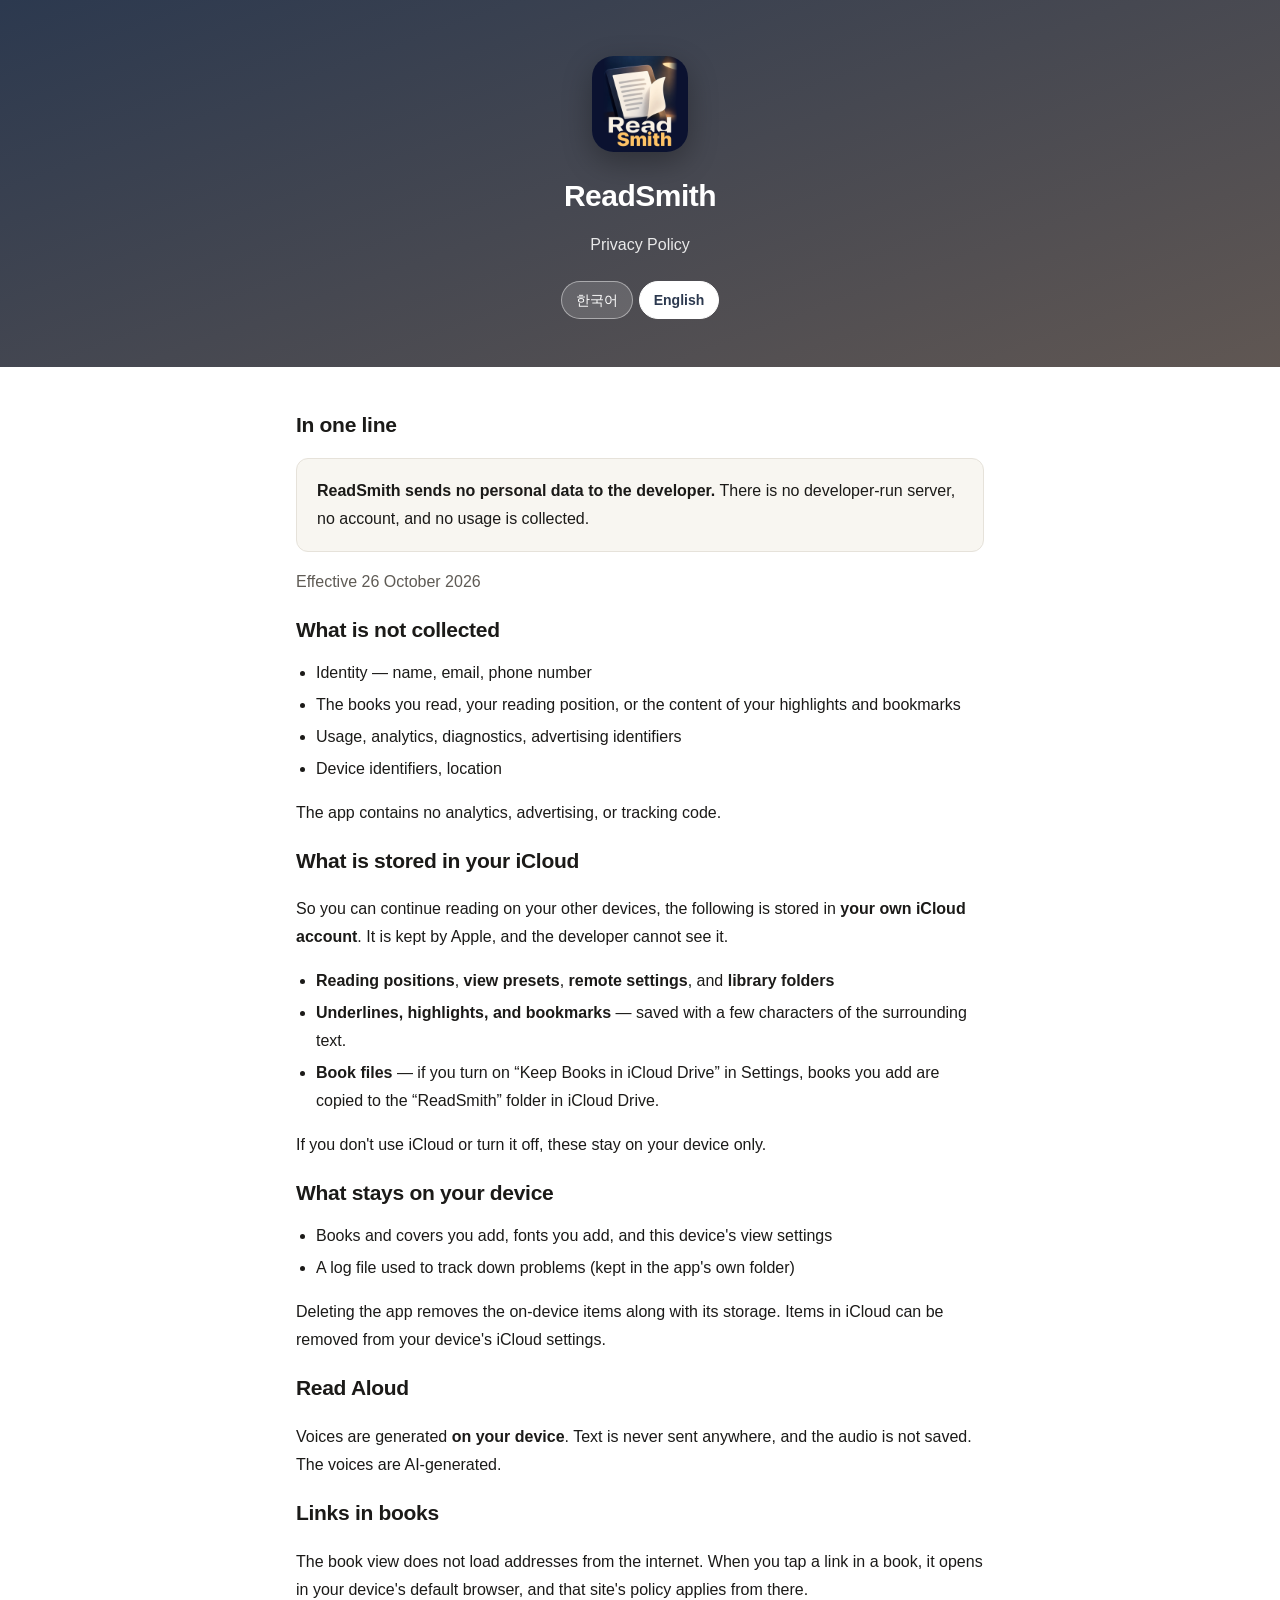
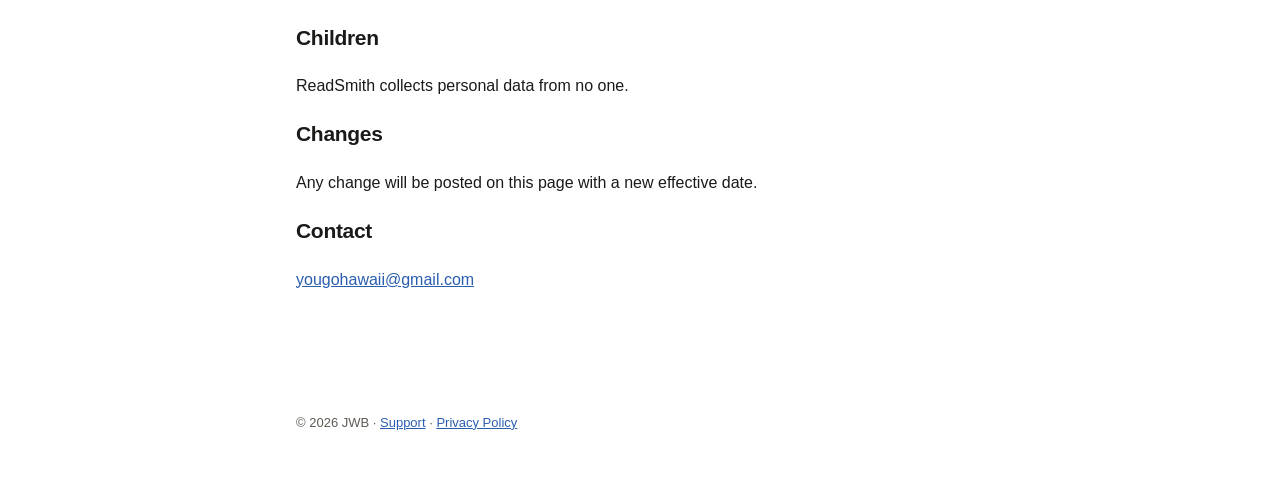
==== privacy.html @ e6fc6972 "ReadSmith 지원 페이지와 개인정보 처리방침(원본: ReadSmith 저장소 Site/)" ====
<!doctype html>
<html lang="ko">
<meta charset="utf-8">
<meta name="viewport" content="width=device-width,initial-scale=1">
<title>ReadSmith 개인정보 처리방침 · Privacy Policy</title>
<meta name="description" content="ReadSmith는 개발자에게 어떤 개인정보도 보내지 않습니다. ReadSmith sends no personal data to the developer.">
<link rel="stylesheet" href="style.css">
<link rel="icon" href="icon.png">
<!-- ⛔ 사실만 쓴다 — 코드에서 확인한 것(2026-10-26): 앱에 분석·광고·추적 코드 없음, 개발자 서버 없음.
     바깥 통신은 사용자 본인의 iCloud(키-값 저장소·CloudKit 비공개 DB·iCloud Drive)와, 책 속 링크를 사용자가 눌렀을 때
     기본 브라우저로 여는 것뿐. 책 본문 화면(WKWebView)은 바깥 주소를 막는다(WebReader.blockNetwork).
     낭독은 기기 안 모델로 만들고 소리를 저장하지 않는다. 기능이 바뀌면 이 문서와 App Store 개인정보 설문을 함께 고친다. -->
<header>
  <img src="icon.png" alt="ReadSmith">
  <h1>ReadSmith</h1>
  <p><span data-loc="ko">개인정보 처리방침</span><span data-loc="en">Privacy Policy</span></p>
  <div class="lang">
    <button data-pick="ko">한국어</button><button data-pick="en">English</button>
  </div>
</header>
<main>

<section data-loc="ko">
  <h2>한 줄로 말하면</h2>
  <div class="card">
    <p style="margin:0"><b>ReadSmith는 개발자에게 어떤 개인정보도 보내지 않습니다.</b>
       개발자가 운영하는 서버가 없고, 계정도 없고, 사용 기록도 모으지 않습니다.</p>
  </div>
  <p class="dim">시행일 2026년 10월 26일</p>

  <h2>모으지 않는 것</h2>
  <ul>
    <li>이름·이메일·전화번호 같은 신원 정보</li>
    <li>읽는 책, 읽은 자리, 밑줄과 북마크의 내용</li>
    <li>사용 기록·분석·통계·광고 식별자</li>
    <li>기기 식별자·위치</li>
  </ul>
  <p>앱에는 분석 도구, 광고, 추적 코드가 들어 있지 않습니다.</p>

  <h2>선생님의 iCloud에 저장되는 것</h2>
  <p>여러 기기에서 이어 읽을 수 있도록, 아래 항목은 <b>선생님 본인의 iCloud 계정</b>에 저장됩니다.
     Apple이 보관하며, 개발자는 이 내용을 볼 수 없습니다.</p>
  <ul>
    <li><b>읽던 자리</b>, <b>보기 설정 프리셋</b>, <b>리모컨 설정</b>, <b>서재 폴더 정리</b></li>
    <li><b>밑줄·형광펜·북마크</b> — 표시한 문구의 앞뒤 몇 글자와 함께 저장됩니다.</li>
    <li><b>책 파일</b> — 설정에서 «책을 iCloud Drive에 두기»를 켜면, 넣은 책이 iCloud Drive의 «ReadSmith» 폴더에 복사됩니다.</li>
  </ul>
  <p>iCloud를 쓰지 않거나 꺼 두면 이 항목들은 기기 안에만 남습니다.</p>

  <h2>기기 안에만 남는 것</h2>
  <ul>
    <li>넣은 책과 표지, 직접 넣은 글꼴, 이 기기의 보기 설정</li>
    <li>문제를 찾기 위한 앱 자체 기록 파일(앱 전용 폴더에 남습니다)</li>
  </ul>
  <p>앱을 지우면 기기 안의 항목은 운영체제가 앱 저장 공간과 함께 지웁니다.
     iCloud에 저장된 항목은 기기의 iCloud 설정에서 지울 수 있습니다.</p>

  <h2>소리로 읽기</h2>
  <p>목소리는 <b>기기 안에서</b> 만들어집니다. 글을 바깥으로 보내지 않고, 만든 소리를 저장하지도 않습니다.
     목소리는 AI로 만든 음성입니다.</p>

  <h2>책 속 링크</h2>
  <p>책 본문 화면은 바깥 인터넷 주소를 불러오지 않습니다. 책 속 링크를 직접 누르시면
     기기의 기본 브라우저로 열립니다. 그때부터는 그 사이트의 정책을 따릅니다.</p>

  <h2>어린이</h2>
  <p>ReadSmith는 누구에게서도 개인정보를 모으지 않습니다.</p>

  <h2>방침이 바뀌면</h2>
  <p>이 페이지에 새 내용과 시행일을 올립니다.</p>

  <h2>문의</h2>
  <p><a href="mailto:yougohawaii@gmail.com">yougohawaii@gmail.com</a></p>
</section>

<section data-loc="en">
  <h2>In one line</h2>
  <div class="card">
    <p style="margin:0"><b>ReadSmith sends no personal data to the developer.</b>
       There is no developer-run server, no account, and no usage is collected.</p>
  </div>
  <p class="dim">Effective 26 October 2026</p>

  <h2>What is not collected</h2>
  <ul>
    <li>Identity — name, email, phone number</li>
    <li>The books you read, your reading position, or the content of your highlights and bookmarks</li>
    <li>Usage, analytics, diagnostics, advertising identifiers</li>
    <li>Device identifiers, location</li>
  </ul>
  <p>The app contains no analytics, advertising, or tracking code.</p>

  <h2>What is stored in your iCloud</h2>
  <p>So you can continue reading on your other devices, the following is stored in <b>your own iCloud account</b>.
     It is kept by Apple, and the developer cannot see it.</p>
  <ul>
    <li><b>Reading positions</b>, <b>view presets</b>, <b>remote settings</b>, and <b>library folders</b></li>
    <li><b>Underlines, highlights, and bookmarks</b> — saved with a few characters of the surrounding text.</li>
    <li><b>Book files</b> — if you turn on “Keep Books in iCloud Drive” in Settings, books you add are copied to the “ReadSmith” folder in iCloud Drive.</li>
  </ul>
  <p>If you don't use iCloud or turn it off, these stay on your device only.</p>

  <h2>What stays on your device</h2>
  <ul>
    <li>Books and covers you add, fonts you add, and this device's view settings</li>
    <li>A log file used to track down problems (kept in the app's own folder)</li>
  </ul>
  <p>Deleting the app removes the on-device items along with its storage.
     Items in iCloud can be removed from your device's iCloud settings.</p>

  <h2>Read Aloud</h2>
  <p>Voices are generated <b>on your device</b>. Text is never sent anywhere, and the audio is not saved.
     The voices are AI-generated.</p>

  <h2>Links in books</h2>
  <p>The book view does not load addresses from the internet. When you tap a link in a book,
     it opens in your device's default browser, and that site's policy applies from there.</p>

  <h2>Children</h2>
  <p>ReadSmith collects personal data from no one.</p>

  <h2>Changes</h2>
  <p>Any change will be posted on this page with a new effective date.</p>

  <h2>Contact</h2>
  <p><a href="mailto:yougohawaii@gmail.com">yougohawaii@gmail.com</a></p>
</section>
</main>
<footer>
  <div data-loc="ko">© 2026 JWB · <a href="./">지원</a> · <a href="privacy.html">개인정보 처리방침</a></div>
  <div data-loc="en">© 2026 JWB · <a href="./">Support</a> · <a href="privacy.html">Privacy Policy</a></div>
</footer>
<script src="lang.js"></script>
---- style.css ----
/* ReadSmith 공개 페이지(지원·개인정보 처리방침). 머리 색은 앱 아이콘의 위·아래 띠에서 뽑았다(#2C394F → #605753).
   틀은 Nanopik 공개 페이지와 같다(전역 규칙: 지원·개인정보 URL 은 앱 저장소 Site/ 원본 → 공개 저장소 <앱>-site). */
:root{
  --head-1:#2C394F; --head-2:#605753; --gold:#C9A86A;
  --bg:#ffffff; --fg:#1b1a18; --dim:#5f5b55; --line:#e6e2da; --card:#f8f6f1; --link:#2a5db0;
}
@media (prefers-color-scheme: dark){
  :root:not([data-theme="light"]){
    --bg:#121110; --fg:#ece8e1; --dim:#a39d93; --line:#2c2925; --card:#1a1816; --link:#8fb4ee;
  }
}
:root[data-theme="dark"]{
  --bg:#121110; --fg:#ece8e1; --dim:#a39d93; --line:#2c2925; --card:#1a1816; --link:#8fb4ee;
}
*{box-sizing:border-box}
body{margin:0;background:var(--bg);color:var(--fg);
  font:16px/1.75 -apple-system,BlinkMacSystemFont,"Apple SD Gothic Neo","Segoe UI",sans-serif;
  -webkit-font-smoothing:antialiased}
header{background:linear-gradient(160deg,var(--head-1),var(--head-2));color:#fff;
  padding:56px 16px 48px;text-align:center}
header img{width:96px;height:96px;border-radius:21.5px;display:block;margin:0 auto 18px;
  box-shadow:0 10px 30px rgba(0,0,0,.3)}
header h1{margin:0;font-size:30px;letter-spacing:-.5px}
header p{margin:8px 0 0;opacity:.88;font-size:16px}
main{max-width:720px;margin:0 auto;padding:0 16px 80px}
section{padding-top:40px}
h2{font-size:21px;margin:0 0 10px;letter-spacing:-.3px}
h3{font-size:16px;margin:26px 0 6px}
.dim{color:var(--dim)}
ul{padding-left:20px;margin:8px 0}
li{margin:4px 0}
.card{background:var(--card);border:1px solid var(--line);border-radius:12px;padding:18px 20px;margin:14px 0}
a{color:var(--link)}
footer{max-width:720px;margin:0 auto;padding:22px 16px 60px;color:var(--dim);font-size:13px}
.lang{display:flex;gap:6px;justify-content:center;margin-top:22px}
.lang button{border:1px solid rgba(255,255,255,.45);background:rgba(255,255,255,.14);color:#fff;
  padding:6px 14px;border-radius:999px;font:inherit;font-size:14px;cursor:pointer;min-height:36px}
.lang button[aria-pressed="true"]{background:#fff;color:var(--head-1);border-color:#fff;font-weight:600}
/* ⛔ 선택자를 `[lang]` 으로 두지 말 것 — <html lang="…"> 까지 걸려 페이지가 통째로 사라진다(Nanopik 에서 겪음). */
[data-loc]{display:none}
[data-loc].on{display:block}
span[data-loc].on{display:inline}
@media (max-width:520px){header{padding:40px 16px 36px}header h1{font-size:25px}}
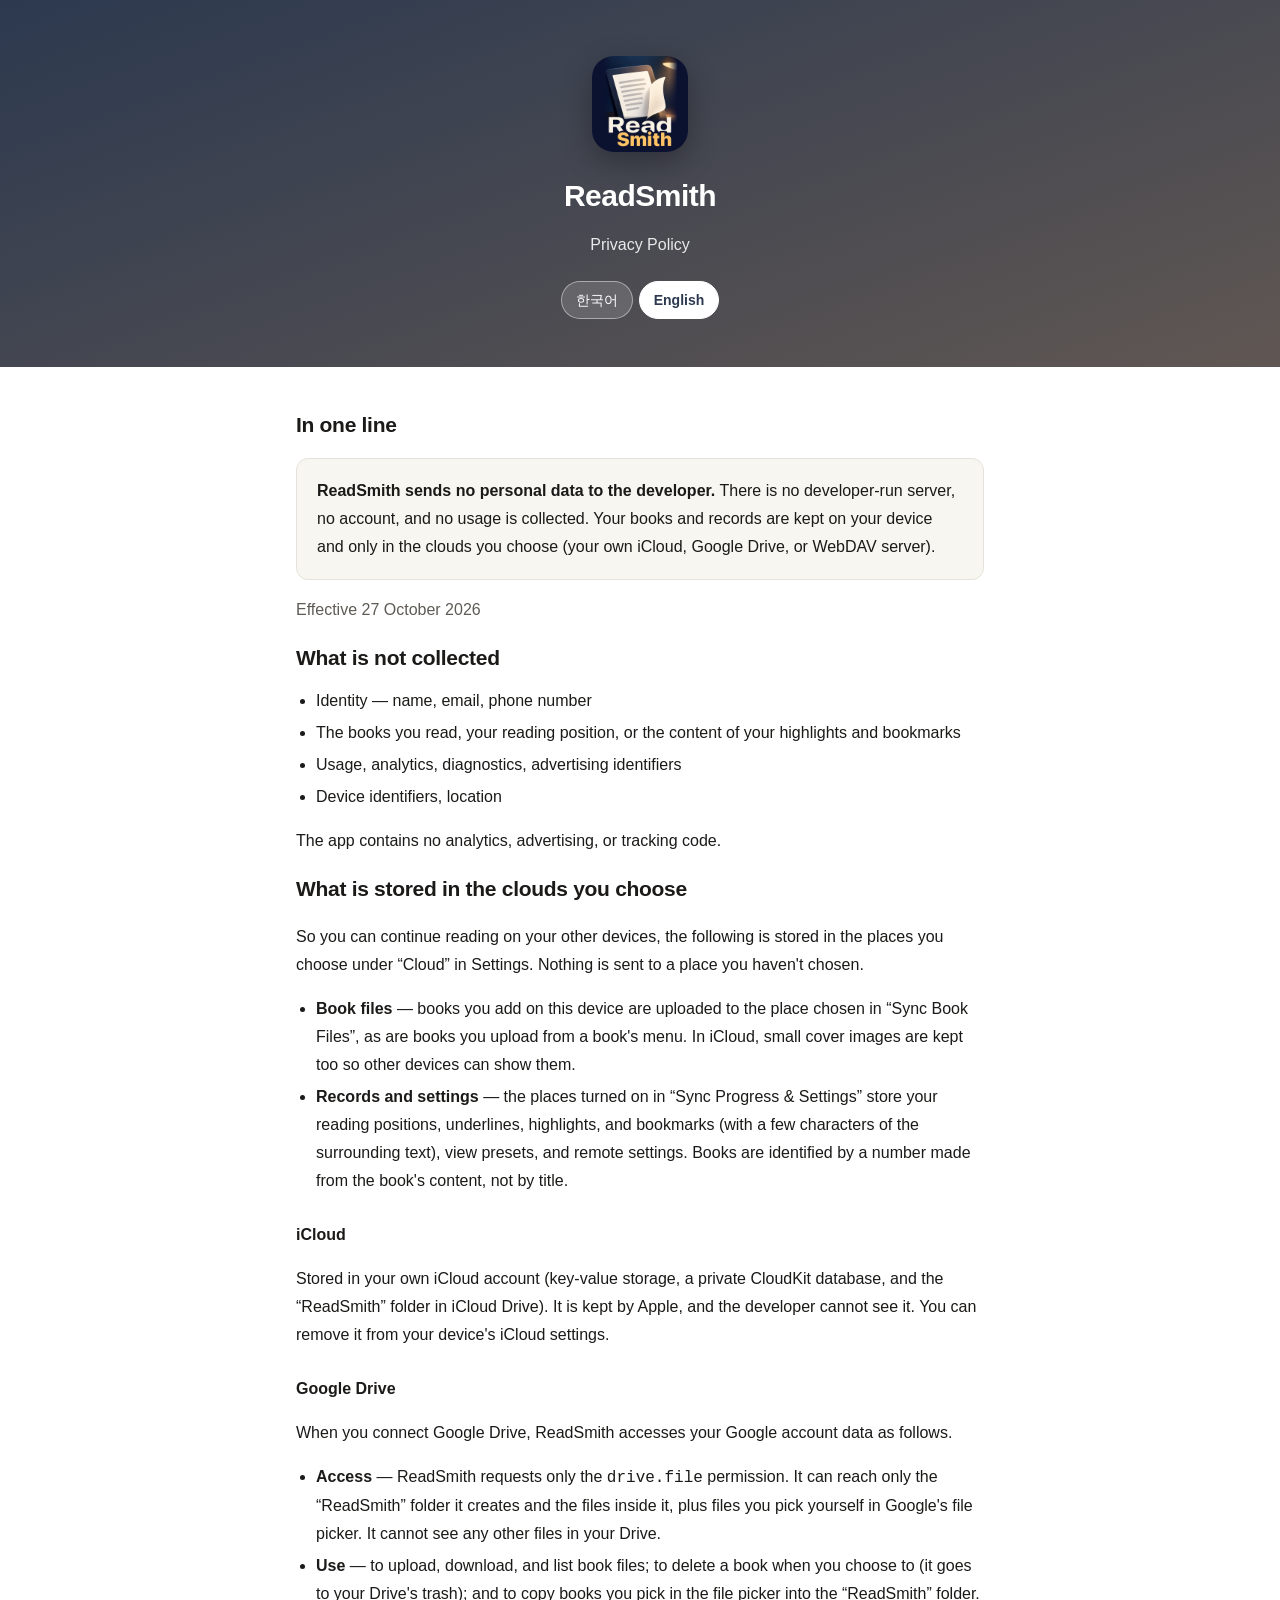
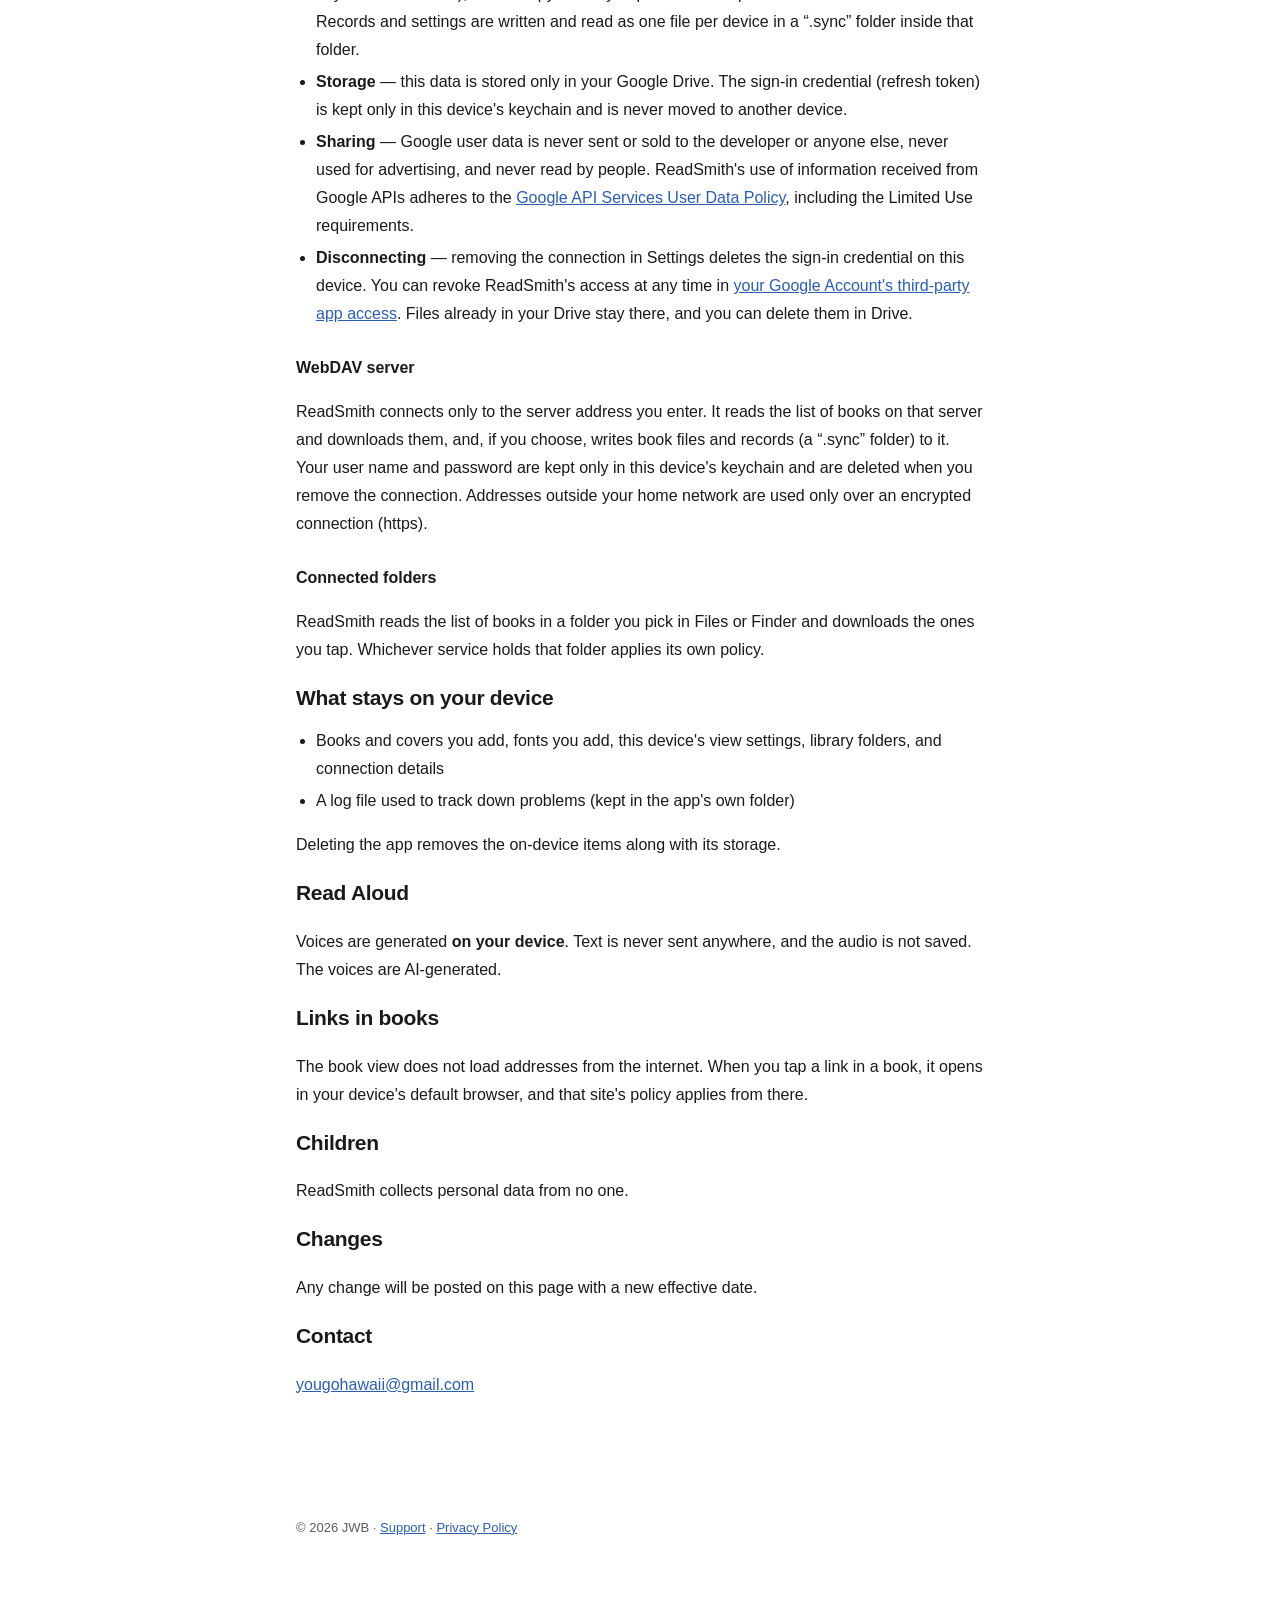
==== commit b46390f8: "ReadSmith 저장소 Site/ (9e70905) 에서 갱신" ====
--- a/privacy.html
+++ b/privacy.html
@@ -6,9 +6,11 @@
 <meta name="description" content="ReadSmith는 개발자에게 어떤 개인정보도 보내지 않습니다. ReadSmith sends no personal data to the developer.">
 <link rel="stylesheet" href="style.css">
 <link rel="icon" href="icon.png">
-<!-- ⛔ 사실만 쓴다 — 코드에서 확인한 것(2026-10-26): 앱에 분석·광고·추적 코드 없음, 개발자 서버 없음.
-     바깥 통신은 사용자 본인의 iCloud(키-값 저장소·CloudKit 비공개 DB·iCloud Drive)와, 책 속 링크를 사용자가 눌렀을 때
-     기본 브라우저로 여는 것뿐. 책 본문 화면(WKWebView)은 바깥 주소를 막는다(WebReader.blockNetwork).
+<!-- ⛔ 사실만 쓴다 — 코드에서 확인한 것(2026-10-27): 앱에 분석·광고·추적 코드 없음, 개발자 서버 없음.
+     바깥 통신은 사용자가 고른 곳뿐 — 본인의 iCloud(키-값 저장소·CloudKit 비공개 DB·iCloud Drive), Google Drive(drive.file 하나 —
+     accounts.google.com·oauth2.googleapis.com·www.googleapis.com/drive), 사용자가 입력한 WebDAV 서버, 고른 폴더 — 와 책 속 링크를 사용자가 눌렀을 때
+     기본 브라우저로 여는 것.
+     구글 «브랜드 검증»은 처리방침이 Google 사용자 데이터의 접근·사용·저장·공유를 밝히기를 요구한다(Brand verification 문서). 책 본문 화면(WKWebView)은 바깥 주소를 막는다(WebReader.blockNetwork).
      낭독은 기기 안 모델로 만들고 소리를 저장하지 않는다. 기능이 바뀌면 이 문서와 App Store 개인정보 설문을 함께 고친다. -->
 <header>
   <img src="icon.png" alt="ReadSmith">
@@ -24,9 +26,10 @@
   <h2>한 줄로 말하면</h2>
   <div class="card">
     <p style="margin:0"><b>ReadSmith는 개발자에게 어떤 개인정보도 보내지 않습니다.</b>
-       개발자가 운영하는 서버가 없고, 계정도 없고, 사용 기록도 모으지 않습니다.</p>
+       개발자가 운영하는 서버가 없고, 계정도 없고, 사용 기록도 모으지 않습니다.
+       책과 기록은 기기 안에, 그리고 사용자가 고른 클라우드(본인의 iCloud · Google Drive · WebDAV 서버)에만 저장됩니다.</p>
   </div>
-  <p class="dim">시행일 2026년 10월 26일</p>
+  <p class="dim">시행일 2026년 10월 27일</p>
 
   <h2>모으지 않는 것</h2>
   <ul>
@@ -37,23 +40,40 @@
   </ul>
   <p>앱에는 분석 도구, 광고, 추적 코드가 들어 있지 않습니다.</p>
 
-  <h2>선생님의 iCloud에 저장되는 것</h2>
-  <p>여러 기기에서 이어 읽을 수 있도록, 아래 항목은 <b>선생님 본인의 iCloud 계정</b>에 저장됩니다.
-     Apple이 보관하며, 개발자는 이 내용을 볼 수 없습니다.</p>
+  <h2>고른 클라우드에 저장되는 것</h2>
+  <p>여러 기기에서 이어 읽을 수 있도록, 설정의 «클라우드»에서 고른 곳에 아래 항목이 저장됩니다. 고르지 않은 곳에는 아무것도 보내지 않습니다.</p>
   <ul>
-    <li><b>읽던 자리</b>, <b>보기 설정 프리셋</b>, <b>리모컨 설정</b>, <b>서재 폴더 정리</b></li>
-    <li><b>밑줄·형광펜·북마크</b> — 표시한 문구의 앞뒤 몇 글자와 함께 저장됩니다.</li>
-    <li><b>책 파일</b> — 설정에서 «책을 iCloud Drive에 두기»를 켜면, 넣은 책이 iCloud Drive의 «ReadSmith» 폴더에 복사됩니다.</li>
+    <li><b>책 파일</b> — «책 파일 동기화»에서 고른 곳에 이 기기에서 넣은 책이 올라가고, 책 메뉴로 직접 올린 책도 그곳에 들어갑니다. iCloud에는 다른 기기에서 보일 작은 표지 그림도 함께 둡니다.</li>
+    <li><b>기록과 설정</b> — «기록과 설정 동기화»에서 켠 곳에 읽던 자리, 밑줄·형광펜·북마크(표시한 문구의 앞뒤 몇 글자 포함), 보기 설정 프리셋, 리모컨 설정이 저장됩니다. 책은 제목이 아니라 책 내용으로 만든 번호로 구분합니다.</li>
   </ul>
-  <p>iCloud를 쓰지 않거나 꺼 두면 이 항목들은 기기 안에만 남습니다.</p>
+
+  <h3>iCloud</h3>
+  <p>본인의 iCloud 계정(키-값 저장소, CloudKit 비공개 데이터베이스, iCloud Drive의 «ReadSmith» 폴더)에 저장됩니다. Apple이 보관하며, 개발자는 이 내용을 볼 수 없습니다.
+     기기의 iCloud 설정에서 지울 수 있습니다.</p>
+
+  <h3>Google Drive</h3>
+  <p>Google Drive를 연결하면 ReadSmith는 Google 계정 데이터에 아래와 같이 접근합니다.</p>
+  <ul>
+    <li><b>접근 범위</b> — <code>drive.file</code> 권한 하나만 요청합니다. ReadSmith가 만든 «ReadSmith» 폴더와 그 안의 파일, 그리고 사용자가 Google 파일 선택 창에서 직접 고른 파일에만 접근할 수 있습니다. 드라이브의 다른 파일은 볼 수 없습니다.</li>
+    <li><b>사용</b> — 책 파일을 올리고 받고 목록을 읽습니다. 사용자가 고를 때 책을 지우며(드라이브 휴지통으로), 선택 창에서 고른 책은 «ReadSmith» 폴더로 복사해 가져옵니다. 기록과 설정은 그 폴더 안 «.sync» 폴더에 기기마다 파일 하나로 쓰고 읽습니다.</li>
+    <li><b>저장</b> — 이 데이터는 본인의 Google Drive에만 저장됩니다. 로그인 정보(갱신 토큰)는 이 기기의 키체인에만 두며 다른 기기로 옮기지 않습니다.</li>
+    <li><b>공유</b> — Google 사용자 데이터를 개발자나 다른 누구에게도 보내거나 팔지 않고, 광고에 쓰지 않으며, 사람이 읽지 않습니다. ReadSmith의 Google API 정보 사용은 제한적 사용(Limited Use) 요건을 포함한 <a href="https://developers.google.com/terms/api-services-user-data-policy">Google API 서비스 사용자 데이터 정책</a>을 따릅니다.</li>
+    <li><b>끊기</b> — 설정에서 연결을 빼면 이 기기의 로그인 정보를 지웁니다. <a href="https://myaccount.google.com/permissions">Google 계정의 서드 파티 앱 액세스</a>에서 ReadSmith의 접근을 언제든 거둘 수 있습니다. 드라이브에 올린 파일은 그대로 남으며 드라이브에서 지울 수 있습니다.</li>
+  </ul>
+
+  <h3>WebDAV 서버</h3>
+  <p>사용자가 입력한 서버 주소로만 연결합니다. 그 서버의 책 목록을 읽고 책을 받아 오며, 고른 경우 책 파일과 기록(«.sync» 폴더)을 그 서버에 씁니다.
+     아이디와 비밀번호는 이 기기의 키체인에만 두고, 연결을 빼면 지웁니다. 집 밖의 주소는 암호화된 연결(https)로만 씁니다.</p>
+
+  <h3>폴더 연결</h3>
+  <p>파일 앱이나 파인더에서 고른 폴더의 책 목록을 읽고, 누른 책을 받아 옵니다. 그 폴더가 어느 서비스에 있는지는 그 서비스의 정책을 따릅니다.</p>
 
   <h2>기기 안에만 남는 것</h2>
   <ul>
-    <li>넣은 책과 표지, 직접 넣은 글꼴, 이 기기의 보기 설정</li>
+    <li>넣은 책과 표지, 직접 넣은 글꼴, 이 기기의 보기 설정, 서재 폴더 정리, 연결 정보</li>
     <li>문제를 찾기 위한 앱 자체 기록 파일(앱 전용 폴더에 남습니다)</li>
   </ul>
-  <p>앱을 지우면 기기 안의 항목은 운영체제가 앱 저장 공간과 함께 지웁니다.
-     iCloud에 저장된 항목은 기기의 iCloud 설정에서 지울 수 있습니다.</p>
+  <p>앱을 지우면 기기 안의 항목은 운영체제가 앱 저장 공간과 함께 지웁니다.</p>
 
   <h2>소리로 읽기</h2>
   <p>목소리는 <b>기기 안에서</b> 만들어집니다. 글을 바깥으로 보내지 않고, 만든 소리를 저장하지도 않습니다.
@@ -77,9 +97,10 @@
   <h2>In one line</h2>
   <div class="card">
     <p style="margin:0"><b>ReadSmith sends no personal data to the developer.</b>
-       There is no developer-run server, no account, and no usage is collected.</p>
+       There is no developer-run server, no account, and no usage is collected.
+       Your books and records are kept on your device and only in the clouds you choose (your own iCloud, Google Drive, or WebDAV server).</p>
   </div>
-  <p class="dim">Effective 26 October 2026</p>
+  <p class="dim">Effective 27 October 2026</p>
 
   <h2>What is not collected</h2>
   <ul>
@@ -90,23 +111,40 @@
   </ul>
   <p>The app contains no analytics, advertising, or tracking code.</p>
 
-  <h2>What is stored in your iCloud</h2>
-  <p>So you can continue reading on your other devices, the following is stored in <b>your own iCloud account</b>.
-     It is kept by Apple, and the developer cannot see it.</p>
+  <h2>What is stored in the clouds you choose</h2>
+  <p>So you can continue reading on your other devices, the following is stored in the places you choose under “Cloud” in Settings. Nothing is sent to a place you haven't chosen.</p>
   <ul>
-    <li><b>Reading positions</b>, <b>view presets</b>, <b>remote settings</b>, and <b>library folders</b></li>
-    <li><b>Underlines, highlights, and bookmarks</b> — saved with a few characters of the surrounding text.</li>
-    <li><b>Book files</b> — if you turn on “Keep Books in iCloud Drive” in Settings, books you add are copied to the “ReadSmith” folder in iCloud Drive.</li>
+    <li><b>Book files</b> — books you add on this device are uploaded to the place chosen in “Sync Book Files”, as are books you upload from a book's menu. In iCloud, small cover images are kept too so other devices can show them.</li>
+    <li><b>Records and settings</b> — the places turned on in “Sync Progress &amp; Settings” store your reading positions, underlines, highlights, and bookmarks (with a few characters of the surrounding text), view presets, and remote settings. Books are identified by a number made from the book's content, not by title.</li>
   </ul>
-  <p>If you don't use iCloud or turn it off, these stay on your device only.</p>
+
+  <h3>iCloud</h3>
+  <p>Stored in your own iCloud account (key-value storage, a private CloudKit database, and the “ReadSmith” folder in iCloud Drive). It is kept by Apple, and the developer cannot see it.
+     You can remove it from your device's iCloud settings.</p>
+
+  <h3>Google Drive</h3>
+  <p>When you connect Google Drive, ReadSmith accesses your Google account data as follows.</p>
+  <ul>
+    <li><b>Access</b> — ReadSmith requests only the <code>drive.file</code> permission. It can reach only the “ReadSmith” folder it creates and the files inside it, plus files you pick yourself in Google's file picker. It cannot see any other files in your Drive.</li>
+    <li><b>Use</b> — to upload, download, and list book files; to delete a book when you choose to (it goes to your Drive's trash); and to copy books you pick in the file picker into the “ReadSmith” folder. Records and settings are written and read as one file per device in a “.sync” folder inside that folder.</li>
+    <li><b>Storage</b> — this data is stored only in your Google Drive. The sign-in credential (refresh token) is kept only in this device's keychain and is never moved to another device.</li>
+    <li><b>Sharing</b> — Google user data is never sent or sold to the developer or anyone else, never used for advertising, and never read by people. ReadSmith's use of information received from Google APIs adheres to the <a href="https://developers.google.com/terms/api-services-user-data-policy">Google API Services User Data Policy</a>, including the Limited Use requirements.</li>
+    <li><b>Disconnecting</b> — removing the connection in Settings deletes the sign-in credential on this device. You can revoke ReadSmith's access at any time in <a href="https://myaccount.google.com/permissions">your Google Account's third-party app access</a>. Files already in your Drive stay there, and you can delete them in Drive.</li>
+  </ul>
+
+  <h3>WebDAV server</h3>
+  <p>ReadSmith connects only to the server address you enter. It reads the list of books on that server and downloads them, and, if you choose, writes book files and records (a “.sync” folder) to it.
+     Your user name and password are kept only in this device's keychain and are deleted when you remove the connection. Addresses outside your home network are used only over an encrypted connection (https).</p>
+
+  <h3>Connected folders</h3>
+  <p>ReadSmith reads the list of books in a folder you pick in Files or Finder and downloads the ones you tap. Whichever service holds that folder applies its own policy.</p>
 
   <h2>What stays on your device</h2>
   <ul>
-    <li>Books and covers you add, fonts you add, and this device's view settings</li>
+    <li>Books and covers you add, fonts you add, this device's view settings, library folders, and connection details</li>
     <li>A log file used to track down problems (kept in the app's own folder)</li>
   </ul>
-  <p>Deleting the app removes the on-device items along with its storage.
-     Items in iCloud can be removed from your device's iCloud settings.</p>
+  <p>Deleting the app removes the on-device items along with its storage.</p>
 
   <h2>Read Aloud</h2>
   <p>Voices are generated <b>on your device</b>. Text is never sent anywhere, and the audio is not saved.
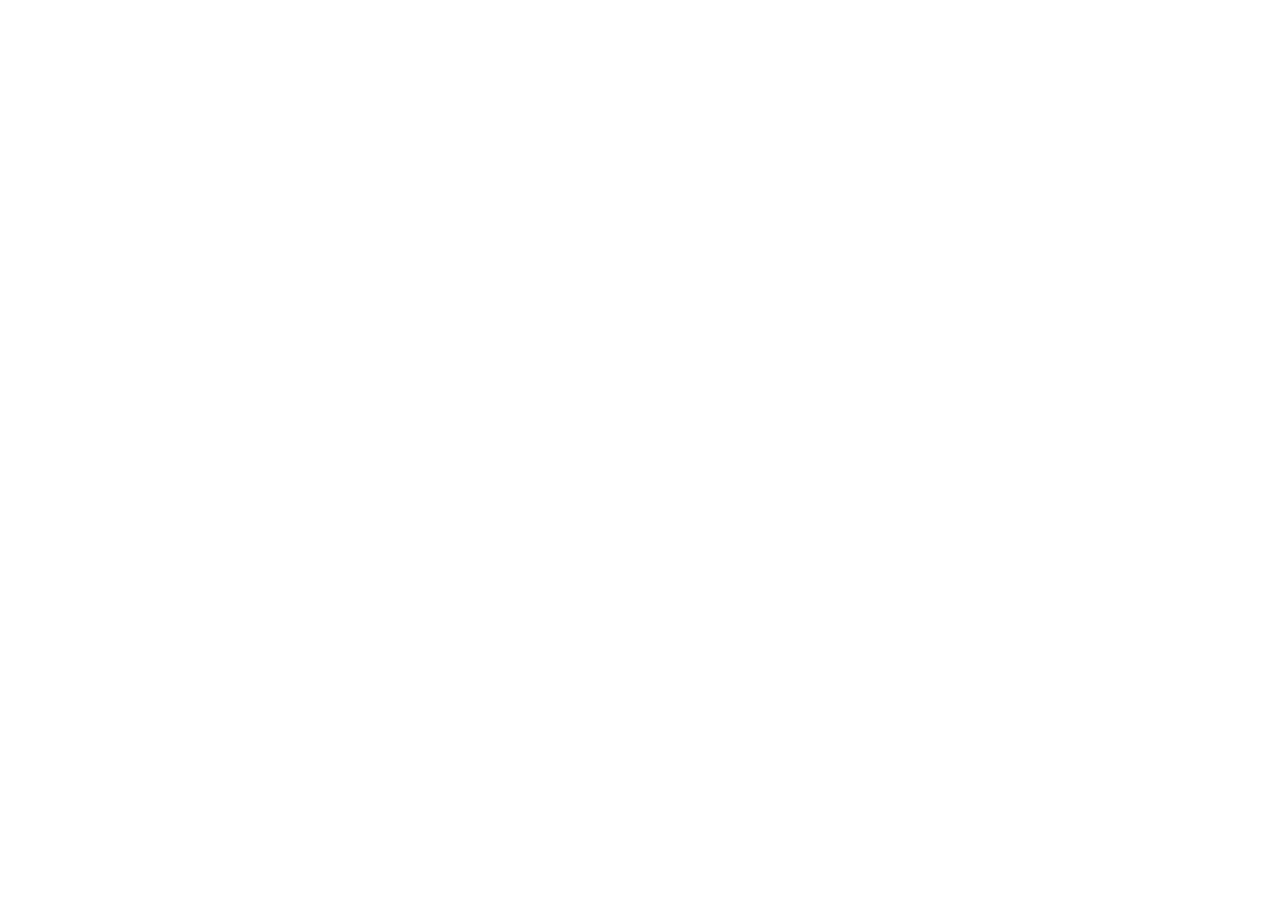
==== commit a5eef704: "새 주소 https://jwbstudio.app/readsmith/ 로 넘김(옛 링크용)" ====
--- a/privacy.html
+++ b/privacy.html
@@ -1,171 +1,9 @@
 <!doctype html>
-<html lang="ko">
+<html lang="en">
 <meta charset="utf-8">
 <meta name="viewport" content="width=device-width,initial-scale=1">
-<title>ReadSmith 개인정보 처리방침 · Privacy Policy</title>
-<meta name="description" content="ReadSmith는 개발자에게 어떤 개인정보도 보내지 않습니다. ReadSmith sends no personal data to the developer.">
-<link rel="stylesheet" href="style.css">
-<link rel="icon" href="icon.png">
-<!-- ⛔ 사실만 쓴다 — 코드에서 확인한 것(2026-10-27): 앱에 분석·광고·추적 코드 없음, 개발자 서버 없음.
-     바깥 통신은 사용자가 고른 곳뿐 — 본인의 iCloud(키-값 저장소·CloudKit 비공개 DB·iCloud Drive), Google Drive(drive.file 하나 —
-     accounts.google.com·oauth2.googleapis.com·www.googleapis.com/drive), 사용자가 입력한 WebDAV 서버, 고른 폴더 — 와 책 속 링크를 사용자가 눌렀을 때
-     기본 브라우저로 여는 것.
-     구글 «브랜드 검증»은 처리방침이 Google 사용자 데이터의 접근·사용·저장·공유를 밝히기를 요구한다(Brand verification 문서). 책 본문 화면(WKWebView)은 바깥 주소를 막는다(WebReader.blockNetwork).
-     낭독은 기기 안 모델로 만들고 소리를 저장하지 않는다. 기능이 바뀌면 이 문서와 App Store 개인정보 설문을 함께 고친다. -->
-<header>
-  <img src="icon.png" alt="ReadSmith">
-  <h1>ReadSmith</h1>
-  <p><span data-loc="ko">개인정보 처리방침</span><span data-loc="en">Privacy Policy</span></p>
-  <div class="lang">
-    <button data-pick="ko">한국어</button><button data-pick="en">English</button>
-  </div>
-</header>
-<main>
-
-<section data-loc="ko">
-  <h2>한 줄로 말하면</h2>
-  <div class="card">
-    <p style="margin:0"><b>ReadSmith는 개발자에게 어떤 개인정보도 보내지 않습니다.</b>
-       개발자가 운영하는 서버가 없고, 계정도 없고, 사용 기록도 모으지 않습니다.
-       책과 기록은 기기 안에, 그리고 사용자가 고른 클라우드(본인의 iCloud · Google Drive · WebDAV 서버)에만 저장됩니다.</p>
-  </div>
-  <p class="dim">시행일 2026년 10월 27일</p>
-
-  <h2>모으지 않는 것</h2>
-  <ul>
-    <li>이름·이메일·전화번호 같은 신원 정보</li>
-    <li>읽는 책, 읽은 자리, 밑줄과 북마크의 내용</li>
-    <li>사용 기록·분석·통계·광고 식별자</li>
-    <li>기기 식별자·위치</li>
-  </ul>
-  <p>앱에는 분석 도구, 광고, 추적 코드가 들어 있지 않습니다.</p>
-
-  <h2>고른 클라우드에 저장되는 것</h2>
-  <p>여러 기기에서 이어 읽을 수 있도록, 설정의 «클라우드»에서 고른 곳에 아래 항목이 저장됩니다. 고르지 않은 곳에는 아무것도 보내지 않습니다.</p>
-  <ul>
-    <li><b>책 파일</b> — «책 파일 동기화»에서 고른 곳에 이 기기에서 넣은 책이 올라가고, 책 메뉴로 직접 올린 책도 그곳에 들어갑니다. iCloud에는 다른 기기에서 보일 작은 표지 그림도 함께 둡니다.</li>
-    <li><b>기록과 설정</b> — «기록과 설정 동기화»에서 켠 곳에 읽던 자리, 밑줄·형광펜·북마크(표시한 문구의 앞뒤 몇 글자 포함), 보기 설정 프리셋, 리모컨 설정이 저장됩니다. 책은 제목이 아니라 책 내용으로 만든 번호로 구분합니다.</li>
-  </ul>
-
-  <h3>iCloud</h3>
-  <p>본인의 iCloud 계정(키-값 저장소, CloudKit 비공개 데이터베이스, iCloud Drive의 «ReadSmith» 폴더)에 저장됩니다. Apple이 보관하며, 개발자는 이 내용을 볼 수 없습니다.
-     기기의 iCloud 설정에서 지울 수 있습니다.</p>
-
-  <h3>Google Drive</h3>
-  <p>Google Drive를 연결하면 ReadSmith는 Google 계정 데이터에 아래와 같이 접근합니다.</p>
-  <ul>
-    <li><b>접근 범위</b> — <code>drive.file</code> 권한 하나만 요청합니다. ReadSmith가 만든 «ReadSmith» 폴더와 그 안의 파일, 그리고 사용자가 Google 파일 선택 창에서 직접 고른 파일에만 접근할 수 있습니다. 드라이브의 다른 파일은 볼 수 없습니다.</li>
-    <li><b>사용</b> — 책 파일을 올리고 받고 목록을 읽습니다. 사용자가 고를 때 책을 지우며(드라이브 휴지통으로), 선택 창에서 고른 책은 «ReadSmith» 폴더로 복사해 가져옵니다. 기록과 설정은 그 폴더 안 «.sync» 폴더에 기기마다 파일 하나로 쓰고 읽습니다.</li>
-    <li><b>저장</b> — 이 데이터는 본인의 Google Drive에만 저장됩니다. 로그인 정보(갱신 토큰)는 이 기기의 키체인에만 두며 다른 기기로 옮기지 않습니다.</li>
-    <li><b>공유</b> — Google 사용자 데이터를 개발자나 다른 누구에게도 보내거나 팔지 않고, 광고에 쓰지 않으며, 사람이 읽지 않습니다. ReadSmith의 Google API 정보 사용은 제한적 사용(Limited Use) 요건을 포함한 <a href="https://developers.google.com/terms/api-services-user-data-policy">Google API 서비스 사용자 데이터 정책</a>을 따릅니다.</li>
-    <li><b>끊기</b> — 설정에서 연결을 빼면 이 기기의 로그인 정보를 지웁니다. <a href="https://myaccount.google.com/permissions">Google 계정의 서드 파티 앱 액세스</a>에서 ReadSmith의 접근을 언제든 거둘 수 있습니다. 드라이브에 올린 파일은 그대로 남으며 드라이브에서 지울 수 있습니다.</li>
-  </ul>
-
-  <h3>WebDAV 서버</h3>
-  <p>사용자가 입력한 서버 주소로만 연결합니다. 그 서버의 책 목록을 읽고 책을 받아 오며, 고른 경우 책 파일과 기록(«.sync» 폴더)을 그 서버에 씁니다.
-     아이디와 비밀번호는 이 기기의 키체인에만 두고, 연결을 빼면 지웁니다. 집 밖의 주소는 암호화된 연결(https)로만 씁니다.</p>
-
-  <h3>폴더 연결</h3>
-  <p>파일 앱이나 파인더에서 고른 폴더의 책 목록을 읽고, 누른 책을 받아 옵니다. 그 폴더가 어느 서비스에 있는지는 그 서비스의 정책을 따릅니다.</p>
-
-  <h2>기기 안에만 남는 것</h2>
-  <ul>
-    <li>넣은 책과 표지, 직접 넣은 글꼴, 이 기기의 보기 설정, 서재 폴더 정리, 연결 정보</li>
-    <li>문제를 찾기 위한 앱 자체 기록 파일(앱 전용 폴더에 남습니다)</li>
-  </ul>
-  <p>앱을 지우면 기기 안의 항목은 운영체제가 앱 저장 공간과 함께 지웁니다.</p>
-
-  <h2>소리로 읽기</h2>
-  <p>목소리는 <b>기기 안에서</b> 만들어집니다. 글을 바깥으로 보내지 않고, 만든 소리를 저장하지도 않습니다.
-     목소리는 AI로 만든 음성입니다.</p>
-
-  <h2>책 속 링크</h2>
-  <p>책 본문 화면은 바깥 인터넷 주소를 불러오지 않습니다. 책 속 링크를 직접 누르시면
-     기기의 기본 브라우저로 열립니다. 그때부터는 그 사이트의 정책을 따릅니다.</p>
-
-  <h2>어린이</h2>
-  <p>ReadSmith는 누구에게서도 개인정보를 모으지 않습니다.</p>
-
-  <h2>방침이 바뀌면</h2>
-  <p>이 페이지에 새 내용과 시행일을 올립니다.</p>
-
-  <h2>문의</h2>
-  <p><a href="mailto:yougohawaii@gmail.com">yougohawaii@gmail.com</a></p>
-</section>
-
-<section data-loc="en">
-  <h2>In one line</h2>
-  <div class="card">
-    <p style="margin:0"><b>ReadSmith sends no personal data to the developer.</b>
-       There is no developer-run server, no account, and no usage is collected.
-       Your books and records are kept on your device and only in the clouds you choose (your own iCloud, Google Drive, or WebDAV server).</p>
-  </div>
-  <p class="dim">Effective 27 October 2026</p>
-
-  <h2>What is not collected</h2>
-  <ul>
-    <li>Identity — name, email, phone number</li>
-    <li>The books you read, your reading position, or the content of your highlights and bookmarks</li>
-    <li>Usage, analytics, diagnostics, advertising identifiers</li>
-    <li>Device identifiers, location</li>
-  </ul>
-  <p>The app contains no analytics, advertising, or tracking code.</p>
-
-  <h2>What is stored in the clouds you choose</h2>
-  <p>So you can continue reading on your other devices, the following is stored in the places you choose under “Cloud” in Settings. Nothing is sent to a place you haven't chosen.</p>
-  <ul>
-    <li><b>Book files</b> — books you add on this device are uploaded to the place chosen in “Sync Book Files”, as are books you upload from a book's menu. In iCloud, small cover images are kept too so other devices can show them.</li>
-    <li><b>Records and settings</b> — the places turned on in “Sync Progress &amp; Settings” store your reading positions, underlines, highlights, and bookmarks (with a few characters of the surrounding text), view presets, and remote settings. Books are identified by a number made from the book's content, not by title.</li>
-  </ul>
-
-  <h3>iCloud</h3>
-  <p>Stored in your own iCloud account (key-value storage, a private CloudKit database, and the “ReadSmith” folder in iCloud Drive). It is kept by Apple, and the developer cannot see it.
-     You can remove it from your device's iCloud settings.</p>
-
-  <h3>Google Drive</h3>
-  <p>When you connect Google Drive, ReadSmith accesses your Google account data as follows.</p>
-  <ul>
-    <li><b>Access</b> — ReadSmith requests only the <code>drive.file</code> permission. It can reach only the “ReadSmith” folder it creates and the files inside it, plus files you pick yourself in Google's file picker. It cannot see any other files in your Drive.</li>
-    <li><b>Use</b> — to upload, download, and list book files; to delete a book when you choose to (it goes to your Drive's trash); and to copy books you pick in the file picker into the “ReadSmith” folder. Records and settings are written and read as one file per device in a “.sync” folder inside that folder.</li>
-    <li><b>Storage</b> — this data is stored only in your Google Drive. The sign-in credential (refresh token) is kept only in this device's keychain and is never moved to another device.</li>
-    <li><b>Sharing</b> — Google user data is never sent or sold to the developer or anyone else, never used for advertising, and never read by people. ReadSmith's use of information received from Google APIs adheres to the <a href="https://developers.google.com/terms/api-services-user-data-policy">Google API Services User Data Policy</a>, including the Limited Use requirements.</li>
-    <li><b>Disconnecting</b> — removing the connection in Settings deletes the sign-in credential on this device. You can revoke ReadSmith's access at any time in <a href="https://myaccount.google.com/permissions">your Google Account's third-party app access</a>. Files already in your Drive stay there, and you can delete them in Drive.</li>
-  </ul>
-
-  <h3>WebDAV server</h3>
-  <p>ReadSmith connects only to the server address you enter. It reads the list of books on that server and downloads them, and, if you choose, writes book files and records (a “.sync” folder) to it.
-     Your user name and password are kept only in this device's keychain and are deleted when you remove the connection. Addresses outside your home network are used only over an encrypted connection (https).</p>
-
-  <h3>Connected folders</h3>
-  <p>ReadSmith reads the list of books in a folder you pick in Files or Finder and downloads the ones you tap. Whichever service holds that folder applies its own policy.</p>
-
-  <h2>What stays on your device</h2>
-  <ul>
-    <li>Books and covers you add, fonts you add, this device's view settings, library folders, and connection details</li>
-    <li>A log file used to track down problems (kept in the app's own folder)</li>
-  </ul>
-  <p>Deleting the app removes the on-device items along with its storage.</p>
-
-  <h2>Read Aloud</h2>
-  <p>Voices are generated <b>on your device</b>. Text is never sent anywhere, and the audio is not saved.
-     The voices are AI-generated.</p>
-
-  <h2>Links in books</h2>
-  <p>The book view does not load addresses from the internet. When you tap a link in a book,
-     it opens in your device's default browser, and that site's policy applies from there.</p>
-
-  <h2>Children</h2>
-  <p>ReadSmith collects personal data from no one.</p>
-
-  <h2>Changes</h2>
-  <p>Any change will be posted on this page with a new effective date.</p>
-
-  <h2>Contact</h2>
-  <p><a href="mailto:yougohawaii@gmail.com">yougohawaii@gmail.com</a></p>
-</section>
-</main>
-<footer>
-  <div data-loc="ko">© 2026 JWB · <a href="./">지원</a> · <a href="privacy.html">개인정보 처리방침</a></div>
-  <div data-loc="en">© 2026 JWB · <a href="./">Support</a> · <a href="privacy.html">Privacy Policy</a></div>
-</footer>
-<script src="lang.js"></script>
+<title>ReadSmith</title>
+<meta http-equiv="refresh" content="0; url=https://jwbstudio.app/readsmith/privacy.html">
+<link rel="canonical" href="https://jwbstudio.app/readsmith/privacy.html">
+<p>ReadSmith moved to <a href="https://jwbstudio.app/readsmith/privacy.html">https://jwbstudio.app/readsmith/privacy.html</a> · 새 주소로 옮겼습니다.</p>
+</html>
